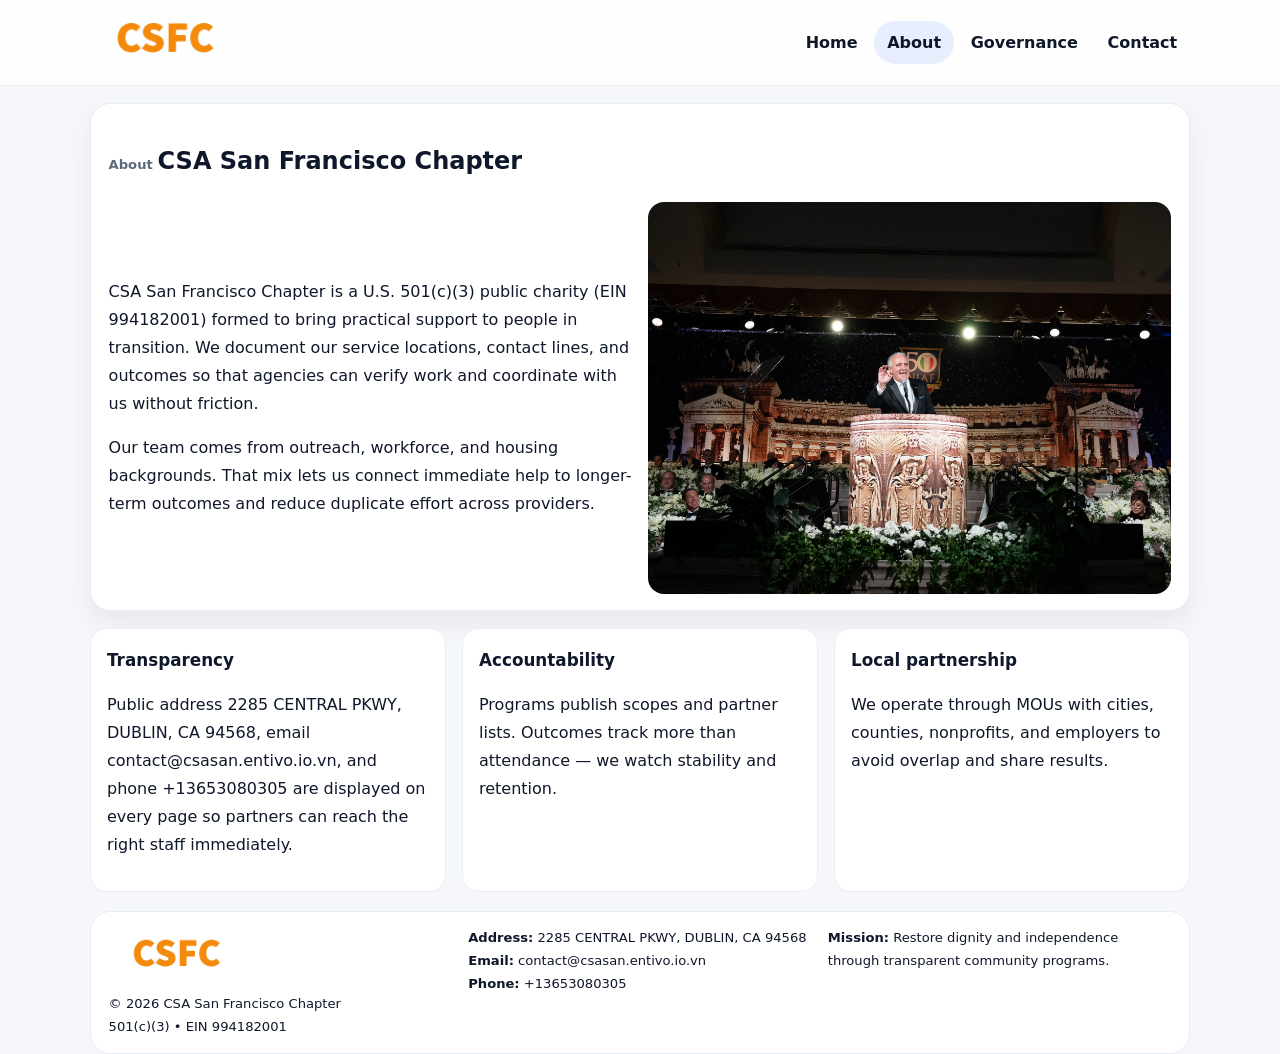
==== about.html @ 428dda2d "Initial commit" ====
<!doctype html><html lang="en"><head>
<meta charset="utf-8">
<meta name="viewport" content="width=device-width,initial-scale=1">
<title>CSA San Francisco Chapter – Nonprofit • 2025</title>
<link rel="stylesheet" href="assets/styles.css">
<link rel="icon" href="images/logo.png">
  <meta name="description" content="Dedicated to community services, education, and direct relief, CSA San Francisco Chapter collaborates with neighbors and partners to deliver practical help and long-term impact.">
</head><body>
<div style="position:absolute;left:-9999px;top:-9999px;opacity:0" data-uniq="{{UNIQUE_BLOB}}">
  <span>Dedicated to community services, education, and direct relief, CSA San Francisco Chapter collaborates with neighbors and partners to deliver practical help and long-term impact.</span><svg width="12" height="12" viewBox="0 0 12 12" xmlns="http://www.w3.org/2000/svg"><circle cx="6" cy="6" r="5" fill="#2b6cb0"/></svg><img src="images/finance.jpg" width="1" height="1" alt="" loading="lazy"/>
</div>

<header class="header">
  <div class="c513839d8b1">
    <a href="index.html"><img src="images/logo.png" alt=""></a>
    <div class="links">
      <a href="index.html">Home</a>
      <a class="active" href="about.html">About</a>
      <a href="governance.html">Governance</a>
      <a href="contact.html">Contact</a>
    </div>
  </div>
</header>

<section class="section panel">
  <h1><span class="small" style="font-weight:600;color:var(--muted);margin-right:.3rem">About</span><span style="font-weight:800">CSA San Francisco Chapter</span></h1>
  <div class="z">
    <div>
      <p>CSA San Francisco Chapter is a U.S. 501(c)(3) public charity (EIN 994182001) formed to bring practical support to people in transition. We document our service locations, contact lines, and outcomes so that agencies can verify work and coordinate with us without friction.</p>
      <p>Our team comes from outreach, workforce, and housing backgrounds. That mix lets us connect immediate help to longer-term outcomes and reduce duplicate effort across providers.</p>
    </div>
    <img class="img" src="images/about.jpg" alt="">
  </div>
</section>

<section class="section cards">
  <article class="ca7a7e9181a"><h3>Transparency</h3><p>Public address 2285 CENTRAL PKWY,
DUBLIN, CA 94568, email contact@csasan.entivo.io.vn, and phone +13653080305 are displayed on every page so partners can reach the right staff immediately.</p></article>
  <article class="ca7a7e9181a"><h3>Accountability</h3><p>Programs publish scopes and partner lists. Outcomes track more than attendance — we watch stability and retention.</p></article>
  <article class="ca7a7e9181a"><h3>Local partnership</h3><p>We operate through MOUs with cities, counties, nonprofits, and employers to avoid overlap and share results.</p></article>
</section>

<footer>
  <div class="footer">
    <div><img src="images/logo.png" style="width:135px;margin-bottom:.35rem" alt=""><div class="small">© <span id="y"></span> CSA San Francisco Chapter</div><div class="small">501(c)(3) • EIN 994182001</div></div>
    <div><div class="small"><strong>Address:</strong> 2285 CENTRAL PKWY,
DUBLIN, CA 94568</div><div class="small"><strong>Email:</strong> <a href="mailto:contact@csasan.entivo.io.vn">contact@csasan.entivo.io.vn</a></div><div class="small"><strong>Phone:</strong> <a href="tel:+13653080305">+13653080305</a></div></div>
    <div><div class="small"><strong>Mission:</strong> Restore dignity and independence through transparent community programs.</div></div>
  </div>
</footer>
<script>document.getElementById('y').textContent=new Date().getFullYear();</script>
</body></html>
---- assets/styles.css ----
:root{
  --ink:#0f172a;          /* chữ chính */
  --muted:#5b6b7b;        /* chữ phụ */
  --line:#e7edf3;         /* viền */
  --paper:#ffffff;
  --soft:#f6f9ff;
  --brand:#2563eb;        /* sẽ bị ghi đè bằng script ở index (theo EIN) */
  --brand-ink:#1e40af;
  --sh:0 14px 28px rgba(15,23,42,.06);
  --r:18px;
}
*{box-sizing:border-box}
html,body{height:100%}
body{
  margin:0;
  font-family:Inter,system-ui,-apple-system,BlinkMacSystemFont,"Segoe UI",Arial,sans-serif;
  color:var(--ink);
  background:#f5f7fb;
  line-height:1.75;
}

/* NAV – mảnh, nổi */
.header{
  position:sticky;top:0;z-index:30;background:rgba(255,255,255,.85);
  backdrop-filter:saturate(180%) blur(10px);border-bottom:1px solid var(--line);
}
.c513839d8b1{
  width:min(1100px,94%);margin:0 auto;display:flex;align-items:center;gap:1rem;
  padding:.55rem 0;
}
.c513839d8b1 img{width:150px;display:block}
.c513839d8b1 .links{margin-left:auto;display:flex;gap:.25rem}
.c513839d8b1 .links a{
  color:var(--ink);text-decoration:none;font-weight:600;padding:.45rem .8rem;border-radius:999px;
}
.c513839d8b1 .links a:hover,.c513839d8b1 .links a.active{background:rgba(37,99,235,.10)}

/* MASTHEAD (hero trung tâm) */
.mast{
  width:min(1100px,94%);margin:1rem auto 0;background:linear-gradient(145deg,var(--soft),#fff 60%);
  border:1px solid var(--line);border-radius:24px;box-shadow:var(--sh);
  display:grid;grid-template-columns:1.15fr .85fr;gap:1.2rem;padding:1.3rem 1.2rem;
}
.mast h1{font-size:clamp(1.9rem,3.2vw,2.7rem);margin:.2rem 0 .4rem}
.mast p{color:var(--muted)}
.cb75e106b47{display:inline-block;background:rgba(37,99,235,.12);color:var(--brand-ink);padding:.22rem .6rem;border-radius:999px;font-weight:700;font-size:.7rem}

/* SECTION chung */
.section{width:min(1100px,94%);margin:1.05rem auto 0}
.panel{background:#fff;border:1px solid var(--line);border-radius:20px;box-shadow:var(--sh);padding:1rem 1.1rem}
h2{font-size:1.28rem;margin:.2rem 0 .6rem}
h3{margin:.2rem 0 .35rem;font-size:1.05rem}

/* Z-LAYOUT (media–text xen kẽ) */
.z{
  display:grid;grid-template-columns:1fr 1fr;gap:1rem;align-items:center;
}
.z.rev{grid-template-columns:1fr 1fr}
.img{border-radius:16px;overflow:hidden}
img{max-width:100%;display:block}

/* CARDS */
.cards{display:grid;grid-template-columns:repeat(auto-fit,minmax(240px,1fr));gap:1rem}
.ca7a7e9181a{background:#fff;border:1px solid var(--line);border-radius:16px;padding:.85rem 1rem 1rem}

/* Milestones / stats */
.timeline{list-style:none;margin:.2rem 0 0;padding:0}
.timeline li{position:relative;padding-left:1.2rem;margin:.35rem 0}
.timeline li::before{content:"";position:absolute;left:.2rem;top:.6rem;width:.42rem;height:.42rem;border-radius:999px;background:var(--brand)}
.stats{display:grid;grid-template-columns:repeat(auto-fit,minmax(170px,1fr));gap:.8rem;margin-top:.5rem}
.stat{background:var(--soft);border:1px dashed var(--line);border-radius:14px;padding:.6rem .8rem}
.stat b{font-size:1.2rem}

/* FORM */
button,input,textarea{font:inherit}
.c0526dc2bf6{display:grid;gap:12px;max-width:760px}
.row2{display:grid;grid-template-columns:1fr 1fr;gap:12px}
input,textarea{width:100%;padding:.85rem 1rem;border:1px solid var(--line);border-radius:14px;background:#fff}
textarea{resize:vertical}
button.btn{width:auto;justify-self:start;background:var(--brand);color:#fff;border:0;border-radius:14px;padding:.8rem 1.35rem;cursor:pointer}
button.btn:hover{background:var(--brand-ink)}

/* FOOTER đậm hơn, dễ đọc */
footer{width:min(1100px,94%);margin:1.2rem auto 1.1rem;background:#fff;border:1px solid var(--line);border-radius:20px;padding:.9rem 1.1rem}
.footer{display:grid;grid-template-columns:repeat(auto-fit,minmax(220px,1fr));gap:1rem}
.small{color:#0f172a;font-size:.82rem}
.small a{color:#0f172a;text-decoration:none}
.small a:hover{text-decoration:underline}

/* Responsive */
@media(max-width:960px){.mast{grid-template-columns:1fr}.z,.z.rev{grid-template-columns:1fr}}
@media(max-width:640px){.c513839d8b1{flex-wrap:wrap;justify-content:center}.row2{grid-template-columns:1fr}}
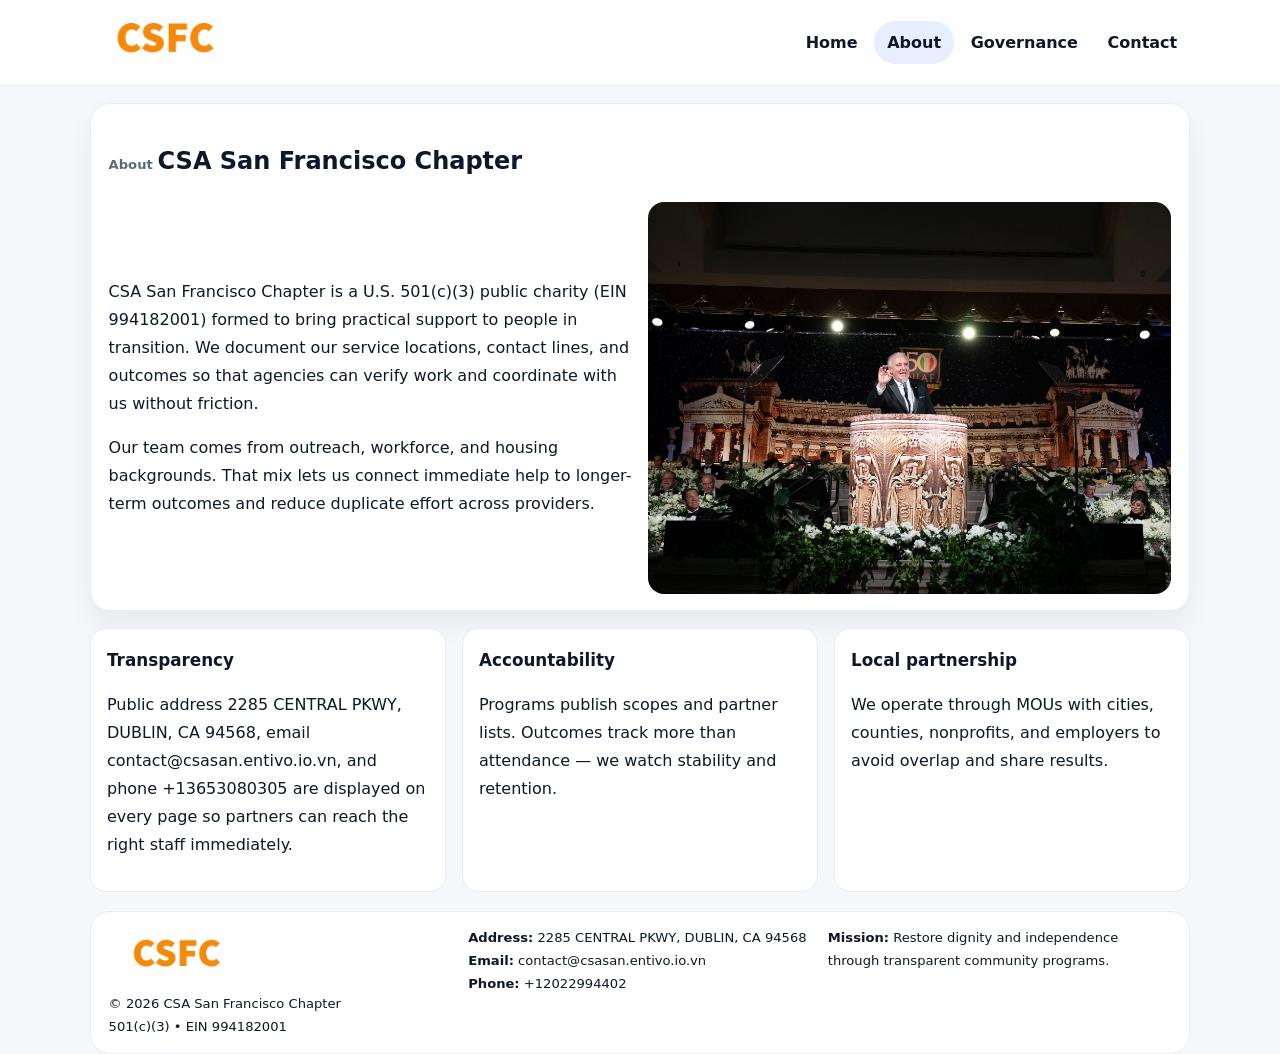
==== commit 35f686ef: "Update phone number to +12022994402 (auto script)" ====
--- a/about.html
+++ b/about.html
@@ -44,9 +44,9 @@
   <div class="footer">
     <div><img src="images/logo.png" style="width:135px;margin-bottom:.35rem" alt=""><div class="small">© <span id="y"></span> CSA San Francisco Chapter</div><div class="small">501(c)(3) • EIN 994182001</div></div>
     <div><div class="small"><strong>Address:</strong> 2285 CENTRAL PKWY,
-DUBLIN, CA 94568</div><div class="small"><strong>Email:</strong> <a href="mailto:contact@csasan.entivo.io.vn">contact@csasan.entivo.io.vn</a></div><div class="small"><strong>Phone:</strong> <a href="tel:+13653080305">+13653080305</a></div></div>
+DUBLIN, CA 94568</div><div class="small"><strong>Email:</strong> <a href="mailto:contact@csasan.entivo.io.vn">contact@csasan.entivo.io.vn</a></div><div class="small"><strong>Phone:</strong> <a href="tel:+12022994402">+12022994402</a></div></div>
     <div><div class="small"><strong>Mission:</strong> Restore dignity and independence through transparent community programs.</div></div>
   </div>
 </footer>
 <script>document.getElementById('y').textContent=new Date().getFullYear();</script>
-</body></html>
+</body></html>
